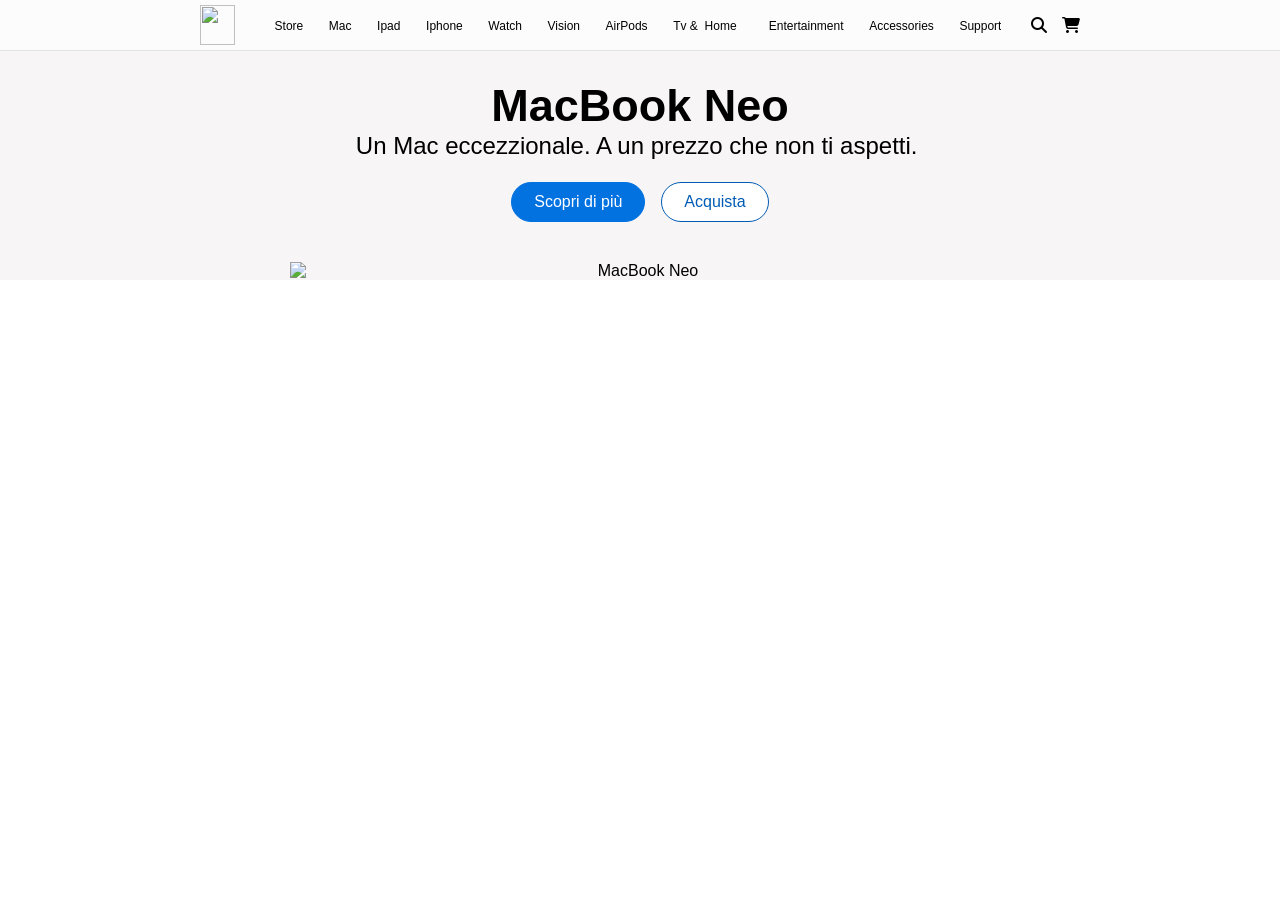
==== Accessories.html @ 48858819 "Add files via upload first upload" ====
<!DOCTYPE html>
<html lang="en">

<head>
    <meta charset="UTF-8">
    <meta name="viewport" content="width=device-width, initial-scale=1.0">
    <link rel="stylesheet" href="./style.css">
    <link rel="stylesheet" href="https://cdnjs.cloudflare.com/ajax/libs/font-awesome/6.5.0/css/all.min.css">
    <script src="./script.js" defer></script>
    <title>Accessories</title>
</head>

<body>



    <header class="navbar">
        <div class="nav-container">
            <a href="./index.html"><img src="./asset/images.png" class="logo" width="30" height="35"></a>
            <nav>
                <ul class="menu" id="menu">
                    <li><a href="./Store.html">Store</a></li>
                    <li><a href="./Mac.html">Mac</a></li>
                    <li><a href="./Ipad.html">Ipad</a></li>
                    <li><a href="./Iphone.html">Iphone</a></li>
                    <li><a href="./Watch.html">Watch</a></li>
                    <li><a href="./Vision.html">Vision</a></li>
                    <li><a href="./AirPods.html">AirPods</a></li>
                    <li><a href="./Tv & Home.html">Tv&nbsp;& &nbsp;Home &nbsp;</a></li>
                    <li><a href="./Entertainment.html">Entertainment</a></li>
                    <li><a href="./Accessories.html">Accessories</a></li>
                    <li><a href="./Support.html">Support</a></li>

                </ul>
            </nav>

            <!-- Aggiunta del bottone di ricerca e del carrello -->

            <div class="nav-icons">
                <i class="fa-solid fa-magnifying-glass icon" id="search-icon"></i>
                <i class="fa-solid fa-cart-shopping"></i>
                <i class="fa-solid fa-bars" id="hamburger"></i>

            </div>

            <div class="search-box" id="search-box">
                <input type="text" placeholder="Cerca...">
            </div>


        </div>
    </header>




    <!--section seve per la struttura del layout-->
    <main>
        <section class="apple-section hero">

            <h1 class="headline">MacBook Neo</h1>
            <p class="subhead"> Un Mac eccezzionale.
                <br class="large-hide medium-hide small-show-inline">
                A&nbsp;un&nbsp;prezzo&nbsp;che&nbsp;non&nbsp;ti&nbsp;aspetti.&nbsp;
            </p>
            <!-- Contenitore div per mettere bottoni uno affianco all'altro -->
            <div class="buttons">
                <a class="find-out-more" href="https://www.apple.com/it/macbook-neo/" target="_blank">Scopri di
                    più</a>
                <a class="buy-button" href="https://www.apple.com/it/shop/buy-mac/macbook-neo"
                    target="_blank">Acquista</a>
            </div>
            <img class="product-image" src="./asset/Apple-MacBook-Neo-hero-260304.avif" alt="MacBook Neo">
        </section>


    </main>



</body>

</html>


    



</body>

</html>
---- style.css ----
html {
  scroll-behavior: smooth;
}
.body {
    padding-top: 60px;
    margin: 0;
}
.navbar {
  width: 100%;
  top: 0;
  z-index: 1000;
  position: fixed;;
  border-bottom: 1px solid rgba(0, 0, 0, 0.1);
  /* bordo sottile */
  background-color: rgba(255, 255, 255, 0.7);
    /* trasparente */
    backdrop-filter: blur(10px);
    /* effetto blur */
    -webkit-backdrop-filter: blur(10px);
    /* per Safari */

}
.nav-container {
    display: flex;
    align-items: center;
    justify-content: center;
    max-width: 1200px;
    margin: 0 auto;
    padding: 0px 20px;
    background: none;
    backdrop-filter: none;
}

.nav {
    flex: 1;
    overflow: hidden;
}

.logo {
    display: block;
    height: 40px;
    width: 35px;
    flex-shrink: 0;
}

.menu {
    display: flex;
    gap: clamp(10px, 2vw, 45px);
    list-style: none;
    justify-content: center;
    margin-right: 20px;
    flex: 1;
    overflow: hidden;
    min-width: 0; /* per evitare overflow del menu */
    white-space: nowrap;/* impedisce di andare a capo quando si ristringe pagina */
}
.menu li {
    flex-shrink: 1;
}
.menu a {
    text-decoration: none;
    color: black;
    font-size: 12px;
    transition: 0.3s;
}

.menu a:hover {
    opacity: 0.7;
}

.nav-icons {
    display: flex;
    gap: 15px;
    margin-left: 10px;
    align-items: center;
    flex-shrink: 0;
}

.fa-solid {
    cursor: pointer;
    transition: 0.3s;
}

.fa-solid:hover {
    opacity: 0.7;
}

.search-box {
    display: none;
}

.search-box.active {
    display: block;
}

.fa-solid.fa-bars {
    display: none;
    cursor: pointer;
}

.hero {
    display: flex;
    flex-direction: column;
    align-items: center;
    text-align: center;
    padding-top: 60px;
    background-color: rgb(247, 245, 245);
}

.headline {
    font-size: 45px;
    font-weight: 700;
    margin: 0;
    padding-top: 20px;
}

.subhead {
    font-size: 24px;
    max-width: 700px;
    margin: 0 auto;
    height: 50px;
}

.product-image {
    width: 700px;
    max-width: 100%;
    margin-top: 40px;
}

.large-hide {
    display: none;
}

.buttons {
    display: flex;
    justify-content: center;
    gap: 16px;
}

.buy-button {
    display: inline-block;
    background-color: white;
    color: #005bb5;
    padding: 10px 22px;
    border: 1px solid #005bb5;
    border-radius: 20px;
    text-decoration: none;
    font-size: 16px;
    font-weight: 500;
    transition: 0.3s;
}

.buy-button:hover {
    background-color: #005bb5;
    color: white;
}

.find-out-more {
    display: inline-block;
    background-color: #0372e1;
    color: white;
    padding: 10px 22px;
    border: 1px solid #0372e1;
    border-radius: 20px;
    text-decoration: none;
    font-size: 16px;
    font-weight: 500;
    transition: 0.3s;
}

.find-out-more:hover {
    background-color: #0e7ae6;
    color: white;
}

body {
    margin: 0;
    font-family: Arial, sans-serif;
}
/* Mac */
.products {
    display: flex;
    justify-content: center;
    gap: 30px;
    padding: 50px;
    flex-wrap: wrap;
}

.product {
    border: 1px solid #ddd;
    padding: 20px;
    border-radius: 15px;
    width: 250px;
    text-align: center;
    transition: 0.3s;
}

.product:hover {
    transform: translateY(-5px);
}

.product h2 {
    margin-bottom: 10px;
}

.product p {
    font-size: 14px;
    margin-bottom: 15px;
}

/* iphone */
.iphone-hero {
    text-align: center;
    padding: 100px 20px;
    background: black;
    color: white;
}

.iphone-hero h1 {
    font-size: 50px;
    margin-bottom: 10px;
}

.features {
    display: flex;
    justify-content: center;
    gap: 30px;
    padding: 60px 20px;
    flex-wrap: wrap;
}

.feature {
    max-width: 250px;
    text-align: center;
}

.feature h2 {
    margin-bottom: 10px;
}

.cta {
    text-align: center;
    padding: 80px 20px;
    background: #f5f5f5;
}

@media(max-width: 768px) {
    .logo {
        position: relative;
        margin-left: 0;
        height: 45px;
        width: 35px;
    }
   .nav-container {
        justify-content: space-between;
    }
    .fa-solid.fa-bars {
        display: block;
    }

    .menu {
          position: absolute;
    top: 60px;
    left: 0;
    width: 100%;
    background: white;

    flex-direction: column;
    align-items: center;

    display: none; /* nascosto */
    }
    .menu.active {
        display: flex; /* mostrato quando attivo */
    }
    .fa-solid.fa-bars{
        display: block;
    }

    .small-show-inline {
        display: inline;
    }

    .headline {
        font-size: 30px;
    }

    .subhead {
        font-size: 18px;
        max-width: 90%;
    }

    .large-hide {
        display: inline;
    }

    .product-image {
        width: 100%;
        height: auto;
    }
}
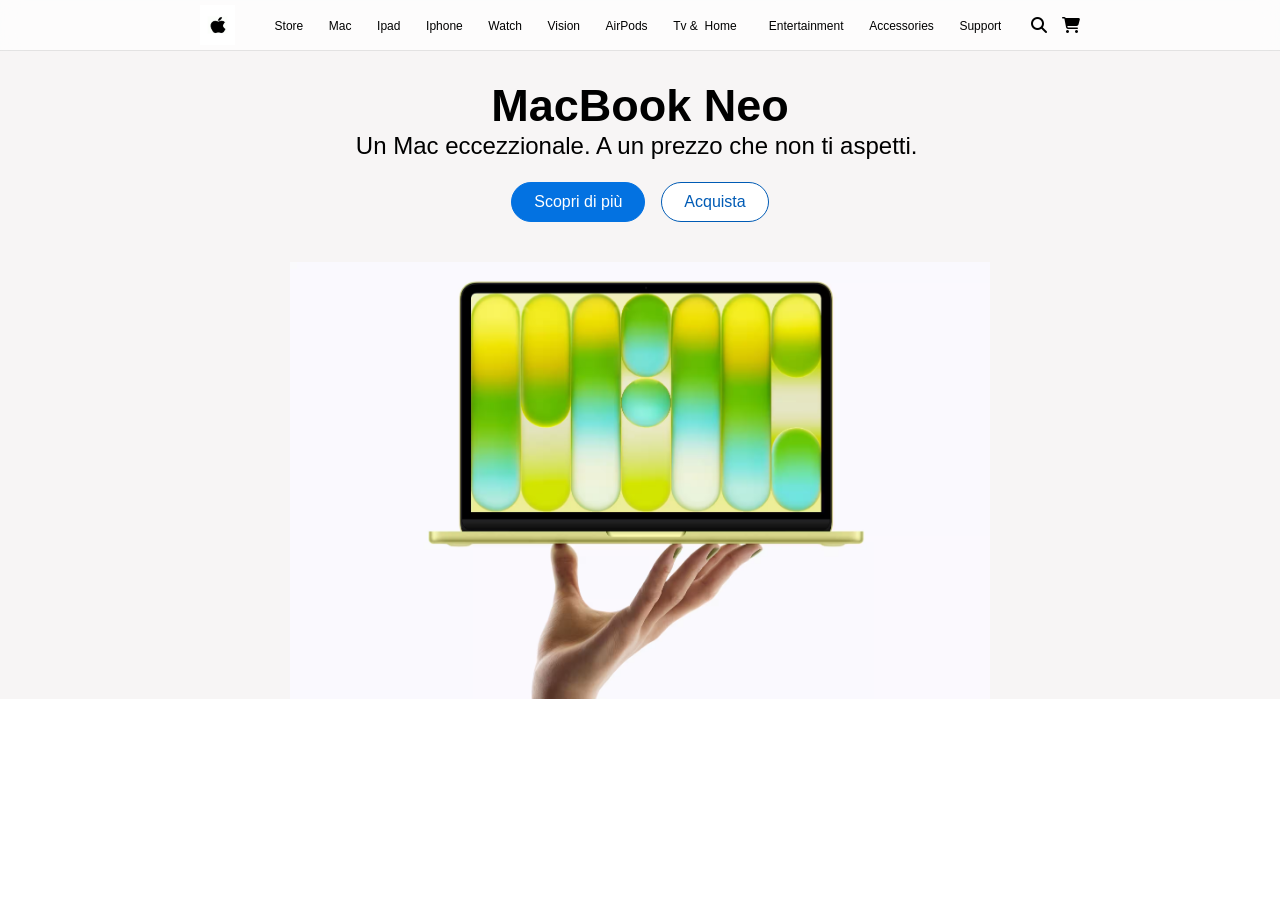
==== commit 1f90590f: "Add files via upload" ====
--- a/Accessories.html
+++ b/Accessories.html
@@ -16,7 +16,7 @@
 
     <header class="navbar">
         <div class="nav-container">
-            <a href="./index.html"><img src="./asset/images.png" class="logo" width="30" height="35"></a>
+            <a href="./apple.html"><img src="./asset/images.png" class="logo" width="30" height="35"></a>
             <nav>
                 <ul class="menu" id="menu">
                     <li><a href="./Store.html">Store</a></li>
